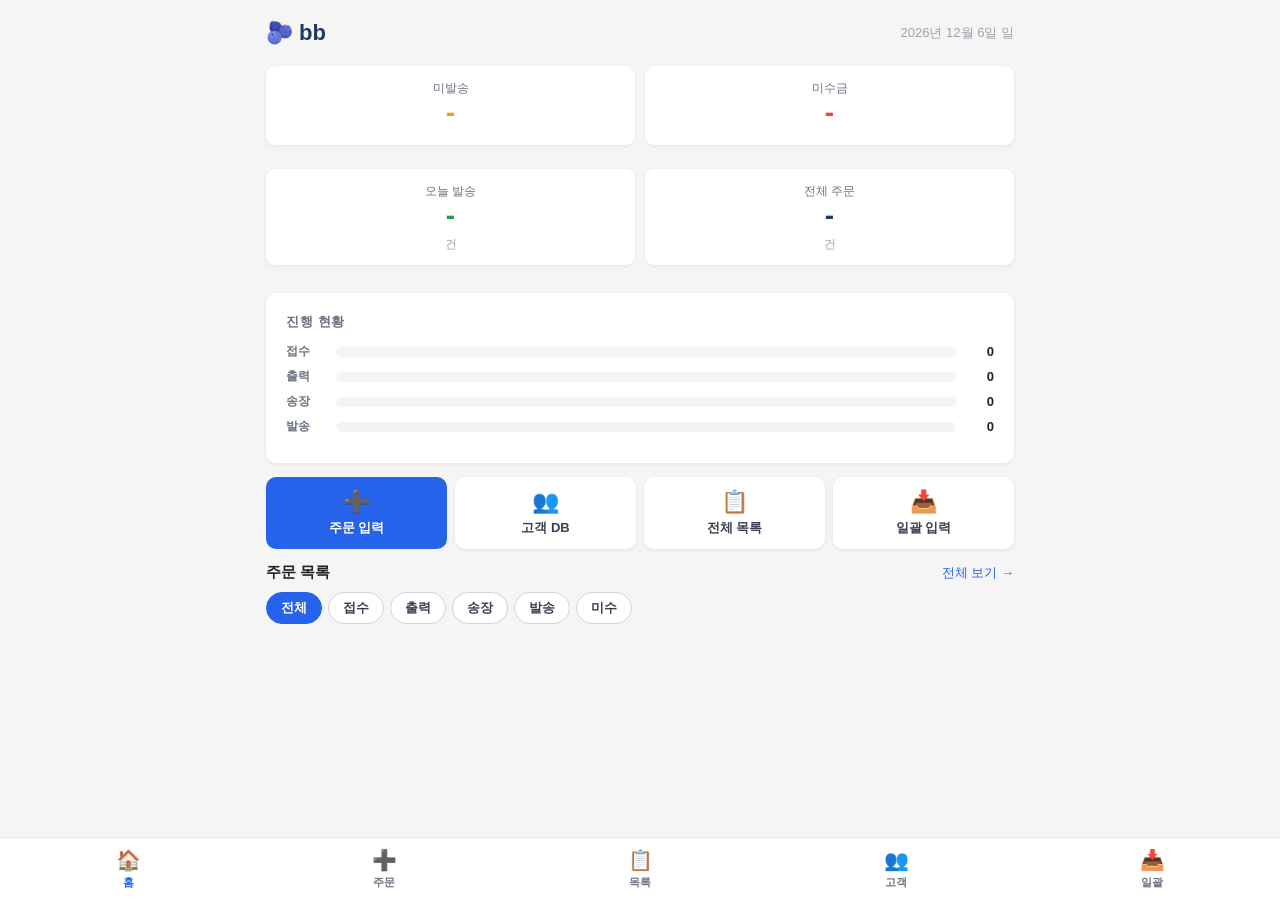
==== index.html @ 868497db "최초 설정" ====
<!DOCTYPE html>
<html lang="ko">
<head>
<meta charset="UTF-8">
<meta name="viewport" content="width=device-width, initial-scale=1.0">
<title>bb — 블루베리</title>
<link rel="stylesheet" href="style.css">
<style>
  .wrap { max-width: 780px; }

  /* 헤더 */
  .header { display: flex; justify-content: space-between; align-items: center; margin-bottom: 20px; }
  .header h1 { font-size: 22px; font-weight: 800; color: #1e3a5f; }
  .header .date { font-size: 13px; color: #9ca3af; }

  /* 요약 카드 */
  .summary-grid { display: grid; grid-template-columns: repeat(2, 1fr); gap: 10px; margin-bottom: 14px; }
  .summary-grid .summary-card .num { font-size: 28px; font-weight: 800; color: #1e3a5f; }
  .summary-grid .summary-card .sub { font-size: 12px; color: #9ca3af; margin-top: 4px; }
  .summary-grid .summary-card.alert .num { color: #ef4444; }
  .summary-grid .summary-card.warn  .num { color: #f59e0b; }
  .summary-grid .summary-card.ok    .num { color: #16a34a; }

  /* 진행 현황 바 */
  .progress-card h2 { font-size: 13px; font-weight: 700; color: #6b7280; margin-bottom: 12px; }
  .progress-row { display: flex; align-items: center; gap: 10px; margin-bottom: 8px; }
  .progress-row .p-label { width: 40px; font-size: 12px; color: #6b7280; font-weight: 600; flex-shrink: 0; }
  .progress-bar-wrap { flex: 1; background: #f3f4f6; border-radius: 99px; height: 10px; overflow: hidden; }
  .progress-bar { height: 100%; border-radius: 99px; transition: width .4s ease; }
  .bar-접수 { background: #cbd5e1; }
  .bar-출력 { background: #fbbf24; }
  .bar-송장 { background: #60a5fa; }
  .bar-발송 { background: #34d399; }
  .progress-row .p-count { width: 28px; font-size: 13px; font-weight: 700; text-align: right; flex-shrink: 0; }

  /* 빠른 액션 */
  .action-row { display: flex; gap: 8px; margin-bottom: 14px; }
  .action-btn { flex: 1; padding: 12px 8px; border-radius: 10px; border: none; font-size: 13px;
    font-weight: 700; cursor: pointer; display: flex; flex-direction: column; align-items: center; gap: 4px; }
  .action-btn .icon { font-size: 22px; }
  .action-btn.primary { background: #2563eb; color: #fff; }
  .action-btn.secondary { background: #fff; color: #374151; box-shadow: 0 1px 4px rgba(0,0,0,.08); }

  /* 섹션 헤더 */
  .section-header { display: flex; justify-content: space-between; align-items: center; margin-bottom: 10px; }
  .section-header h2 { font-size: 15px; font-weight: 700; }
  .section-header a { font-size: 13px; color: #2563eb; text-decoration: none; }
</style>
</head>
<body>
<div class="wrap">

  <div class="header">
    <h1>🫐 bb</h1>
    <div class="date" id="today-date"></div>
  </div>

  <!-- 요약 카드 -->
  <div class="summary-grid">
    <div class="summary-card card warn">
      <div class="label">미발송</div>
      <div class="num" id="cnt-pending">-</div>
      <div class="sub" id="sub-pending"></div>
    </div>
    <div class="summary-card card alert">
      <div class="label">미수금</div>
      <div class="num" id="cnt-unpaid">-</div>
      <div class="sub" id="sub-unpaid"></div>
    </div>
    <div class="summary-card card ok">
      <div class="label">오늘 발송</div>
      <div class="num" id="cnt-today-sent">-</div>
      <div class="sub">건</div>
    </div>
    <div class="summary-card card">
      <div class="label">전체 주문</div>
      <div class="num" id="cnt-total">-</div>
      <div class="sub">건</div>
    </div>
  </div>

  <!-- 진행 현황 바 -->
  <div class="card progress-card" style="margin-bottom:14px">
    <h2>진행 현황</h2>
    <div class="progress-row">
      <div class="p-label">접수</div>
      <div class="progress-bar-wrap"><div class="progress-bar bar-접수" id="bar-접수" style="width:0%"></div></div>
      <div class="p-count" id="pc-접수">0</div>
    </div>
    <div class="progress-row">
      <div class="p-label">출력</div>
      <div class="progress-bar-wrap"><div class="progress-bar bar-출력" id="bar-출력" style="width:0%"></div></div>
      <div class="p-count" id="pc-출력">0</div>
    </div>
    <div class="progress-row">
      <div class="p-label">송장</div>
      <div class="progress-bar-wrap"><div class="progress-bar bar-송장" id="bar-송장" style="width:0%"></div></div>
      <div class="p-count" id="pc-송장">0</div>
    </div>
    <div class="progress-row">
      <div class="p-label">발송</div>
      <div class="progress-bar-wrap"><div class="progress-bar bar-발송" id="bar-발송" style="width:0%"></div></div>
      <div class="p-count" id="pc-발송">0</div>
    </div>
  </div>

  <!-- 빠른 액션 -->
  <div class="action-row">
    <button class="action-btn primary" onclick="location.href='order-new.html'">
      <span class="icon">➕</span>주문 입력
    </button>
    <button class="action-btn secondary" onclick="location.href='customers.html'">
      <span class="icon">👥</span>고객 DB
    </button>
    <button class="action-btn secondary" onclick="location.href='order-list.html'">
      <span class="icon">📋</span>전체 목록
    </button>
    <button class="action-btn secondary" onclick="location.href='order-bulk.html'">
      <span class="icon">📥</span>일괄 입력
    </button>
  </div>

  <!-- 주문 목록 -->
  <div class="section-header">
    <h2>주문 목록</h2>
    <a href="order-list.html">전체 보기 →</a>
  </div>

  <div class="filter-row">
    <button class="filter-btn active" data-filter="">전체</button>
    <button class="filter-btn" data-filter="접수">접수</button>
    <button class="filter-btn" data-filter="출력">출력</button>
    <button class="filter-btn" data-filter="송장">송장</button>
    <button class="filter-btn" data-filter="발송">발송</button>
    <button class="filter-btn" data-filter="__미수">미수</button>
  </div>

  <div id="order-list"></div>
</div>

<script src="config.js"></script>
<script src="common.js"></script>
<script src="nav.js"></script>
<script>
const API = BB_CONFIG.API;

let allOrders = [];
let currentFilter = '';

const now = new Date();
document.getElementById('today-date').textContent =
  now.toLocaleDateString('ko-KR', { year: 'numeric', month: 'long', day: 'numeric', weekday: 'short' });
const todayPrefix = now.toISOString().slice(0, 10);

async function loadOrders() {
  const res = await fetch(`${API}/api/orders`);
  allOrders = await res.json();
  updateSummary();
  renderOrders();
}

function updateSummary() {
  const pending   = allOrders.filter(o => ['접수','출력','송장'].includes(o.status));
  const unpaid    = allOrders.filter(o => o.payment_status === '미수');
  const todaySent = allOrders.filter(o => o.status === '발송' && (o.updated_at || '').startsWith(todayPrefix));

  document.getElementById('cnt-pending').textContent = pending.length;
  document.getElementById('sub-pending').textContent =
    `접수 ${allOrders.filter(o=>o.status==='접수').length} / 출력 ${allOrders.filter(o=>o.status==='출력').length} / 송장 ${allOrders.filter(o=>o.status==='송장').length}`;
  document.getElementById('cnt-unpaid').textContent = unpaid.length;
  document.getElementById('sub-unpaid').textContent =
    unpaid.reduce((s, o) => s + o.total_amount, 0).toLocaleString() + '원';
  document.getElementById('cnt-today-sent').textContent = todaySent.length;
  document.getElementById('cnt-total').textContent = allOrders.length;

  const total = allOrders.length || 1;
  ['접수','출력','송장','발송'].forEach(s => {
    const cnt = allOrders.filter(o => o.status === s).length;
    document.getElementById('bar-' + s).style.width = (cnt / total * 100) + '%';
    document.getElementById('pc-' + s).textContent = cnt;
  });
}

function renderOrders() {
  const list = document.getElementById('order-list');
  let filtered;
  if (currentFilter === '__미수') filtered = allOrders.filter(o => o.payment_status === '미수');
  else if (currentFilter) filtered = allOrders.filter(o => o.status === currentFilter);
  else filtered = allOrders;

  if (!filtered.length) {
    list.innerHTML = '<div class="empty">해당하는 주문이 없습니다</div>';
    return;
  }

  list.innerHTML = '';
  filtered.forEach(o => {
    const card = document.createElement('div');
    card.className = `order-card status-${o.status}`;
    const recipientText = o.recipient_name
      ? `<span class="recipient">→ ${o.recipient_name}</span>` : '';
    const priorityClass = o.priority <= 2 ? ' high' : '';
    const date = (o.created_at || '').slice(0, 10);
    card.innerHTML = `
      <div class="order-top">
        <span class="order-id">${o.order_no || '#' + o.id} · ${date}</span>
        <div class="badges">
          <span class="badge badge-p${priorityClass}">P${o.priority}</span>
          <span class="badge badge-${o.status}">${o.status}</span>
          <span class="badge badge-${o.payment_status}">${o.payment_status}</span>
        </div>
      </div>
      <div class="order-names">${o.orderer_name}${recipientText}</div>
      <div class="order-info">
        <span>${o.delivery_type}</span>
        ${o.address ? `<span>${o.address}</span>` : ''}
        <span class="order-amount">${o.total_amount.toLocaleString()}원</span>
      </div>
      ${o.memo ? `<div class="order-memo">${o.memo}</div>` : ''}`;
    card.addEventListener('click', () => { window.location.href = `order-detail.html?id=${o.id}`; });
    list.appendChild(card);
  });
}

document.querySelectorAll('.filter-btn').forEach(btn => {
  btn.addEventListener('click', () => {
    document.querySelectorAll('.filter-btn').forEach(b => b.classList.remove('active'));
    btn.classList.add('active');
    currentFilter = btn.dataset.filter;
    renderOrders();
  });
});

loadOrders();
</script>
</body>
</html>
---- style.css ----
/* ── 리셋 & 기본 ───────────────────────────────────────── */
* { box-sizing: border-box; margin: 0; padding: 0; }
body {
  font-family: 'Apple SD Gothic Neo', sans-serif;
  background: #f5f5f5;
  color: #222;
  font-size: 14px;
}

/* ── 레이아웃 ──────────────────────────────────────────── */
.wrap { max-width: 680px; margin: 0 auto; padding: 20px 16px 80px; }
.wrap-wide { max-width: 1200px; margin: 0 auto; padding: 20px 16px 80px; }
.top { display: flex; align-items: center; gap: 12px; margin-bottom: 20px; }
.btn-back { background: none; border: none; font-size: 20px; cursor: pointer; color: #374151; }

/* ── 카드 ──────────────────────────────────────────────── */
.card { background: #fff; border-radius: 10px; padding: 20px; margin-bottom: 14px; box-shadow: 0 1px 4px rgba(0,0,0,.07); }
.card h2 { font-size: 13px; font-weight: 700; color: #6b7280; text-transform: uppercase; letter-spacing: .05em; margin-bottom: 14px; }
.info-row { display: flex; justify-content: space-between; align-items: flex-start; padding: 6px 0; border-bottom: 1px solid #f3f4f6; font-size: 14px; }
.info-row:last-child { border-bottom: none; }
.info-label { color: #6b7280; flex-shrink: 0; margin-right: 12px; }
.info-value { font-weight: 600; text-align: right; }

/* ── 폼 요소 ───────────────────────────────────────────── */
label { display: block; font-size: 13px; font-weight: 600; margin-bottom: 5px; color: #374151; }
input[type=text], input[type=number], select, textarea {
  width: 100%; padding: 9px 11px;
  border: 1px solid #d1d5db; border-radius: 7px;
  font-size: 14px; font-family: inherit;
  background: #fff; color: #111;
}
input:focus, select:focus, textarea:focus { outline: none; border-color: #2563eb; }
.field { margin-bottom: 14px; }
.row { display: flex; gap: 10px; }
.row .field { flex: 1; }
.gap { display: flex; gap: 8px; flex-wrap: wrap; align-items: center; }

/* ── 버튼 ──────────────────────────────────────────────── */
.btn { padding: 9px 16px; border-radius: 8px; border: none; font-size: 13px; font-weight: 700; cursor: pointer; }
.btn-primary { background: #2563eb; color: #fff; }
.btn-primary:hover { background: #1d4ed8; }
.btn-primary:disabled { background: #93c5fd; cursor: not-allowed; }
.btn-success { background: #16a34a; color: #fff; }
.btn-success:disabled { background: #86efac; cursor: not-allowed; }
.btn-outline { background: #fff; color: #374151; border: 1px solid #d1d5db; }
.btn-outline:disabled { opacity: .5; cursor: not-allowed; }
.btn-danger { background: #ef4444; color: #fff; }
.btn-clear-x { background: none; border: none; color: #9ca3af; cursor: pointer; font-size: 18px; }
.btn-add-dashed {
  background: none; border: 1px dashed #d1d5db; color: #6b7280;
  border-radius: 7px; padding: 7px 14px; font-size: 13px;
  cursor: pointer; margin-top: 8px; width: 100%;
}
.btn-add-dashed:hover { border-color: #2563eb; color: #2563eb; }
.btn-submit {
  width: 100%; padding: 14px; background: #2563eb; color: #fff;
  border: none; border-radius: 10px; font-size: 16px; font-weight: 700;
  cursor: pointer; margin-top: 8px;
}
.btn-submit:hover { background: #1d4ed8; }
.btn-submit:disabled { background: #93c5fd; cursor: not-allowed; }

/* ── 토글 버튼 ─────────────────────────────────────────── */
.toggle-row { display: flex; gap: 8px; }
.toggle-btn {
  flex: 1; padding: 9px; border: 1px solid #d1d5db; border-radius: 7px;
  background: #fff; font-size: 13px; font-weight: 600; cursor: pointer; color: #374151;
}
.toggle-btn.active { background: #2563eb; color: #fff; border-color: #2563eb; }

/* ── 배지 ──────────────────────────────────────────────── */
.badge { display: inline-block; padding: 2px 8px; border-radius: 99px; font-size: 11px; font-weight: 700; white-space: nowrap; }

/* 진행상태 */
.badge-접수  { background: #f1f5f9; color: #475569; border: 1px solid #cbd5e1; }
.badge-출력  { background: #fef9c3; color: #854d0e; border: 1px solid #fde047; }
.badge-송장  { background: #dbeafe; color: #1d4ed8; border: 1px solid #93c5fd; }
.badge-발송  { background: #dcfce7; color: #15803d; border: 1px solid #86efac; }

/* 수금 */
.badge-미수     { background: #fee2e2; color: #991b1b; border: 1px solid #fca5a5; }
.badge-부분수금 { background: #ffedd5; color: #9a3412; border: 1px solid #fdba74; }
.badge-수금     { background: #d1fae5; color: #065f46; border: 1px solid #6ee7b7; }

/* 우선순위 */
.badge-p      { background: #f8fafc; color: #94a3b8; font-size: 10px; border: 1px solid #e2e8f0; }
.badge-p.high { background: #fff1f2; color: #be123c; border: 1px solid #fda4af; }

/* 배송방법 */
.badge-택배    { background: #ede9fe; color: #6d28d9; border: 1px solid #c4b5fd; }
.badge-현장수령 { background: #fdf4ff; color: #86198f; border: 1px solid #e879f9; }
.badge-배달    { background: #fff7ed; color: #c2410c; border: 1px solid #fb923c; }

/* import 상태 */
.badge-ok   { background: #d1fae5; color: #065f46; }
.badge-new  { background: #dbeafe; color: #1d4ed8; }
.badge-warn { background: #fef9c3; color: #854d0e; }
.badge-err  { background: #fee2e2; color: #991b1b; }

/* ── 고객 검색 ─────────────────────────────────────────── */
.search-box { position: relative; }
.search-box input { padding-right: 36px; }
.search-btn {
  position: absolute; right: 8px; top: 50%; transform: translateY(-50%);
  background: none; border: none; cursor: pointer; font-size: 16px; color: #6b7280;
}
.dropdown {
  position: absolute; top: 100%; left: 0; right: 0; background: #fff;
  border: 1px solid #d1d5db; border-radius: 7px; z-index: 100;
  max-height: 200px; overflow-y: auto; box-shadow: 0 4px 12px rgba(0,0,0,.1);
}
.dropdown-item { padding: 9px 12px; cursor: pointer; border-bottom: 1px solid #f3f4f6; }
.dropdown-item:hover { background: #f3f4f6; }
.dropdown-item .name { font-weight: 600; }
.dropdown-item .phone { font-size: 12px; color: #6b7280; }
.selected-customer {
  background: #eff6ff; border: 1px solid #bfdbfe; border-radius: 7px;
  padding: 10px 12px; display: flex; justify-content: space-between; align-items: center;
}
.selected-customer .info .name { font-weight: 700; }
.selected-customer .info .phone { font-size: 12px; color: #2563eb; margin-top: 2px; }

/* ── 신규 고객 인라인 폼 ───────────────────────────────── */
.inline-form { background: #eff6ff; border: 1px solid #bfdbfe; border-radius: 9px; padding: 14px; margin-top: 8px; }
.inline-form .form-title { font-size: 13px; font-weight: 700; color: #1d4ed8; margin-bottom: 10px; }
.inline-form label { font-size: 12px; font-weight: 700; color: #6b7280; margin-bottom: 4px; }
.inline-form input { margin-bottom: 8px; padding: 8px 10px; border: 1px solid #bfdbfe; border-radius: 7px; }
.inline-form .btn-row { display: flex; gap: 8px; margin-top: 4px; }
.inline-form .btn-save { flex: 1; padding: 9px; background: #2563eb; color: #fff; border: none; border-radius: 7px; font-size: 13px; font-weight: 700; cursor: pointer; }
.inline-form .btn-save:disabled { background: #93c5fd; cursor: not-allowed; }
.inline-form .btn-cancel { padding: 9px 14px; background: #fff; color: #374151; border: 1px solid #d1d5db; border-radius: 7px; font-size: 13px; font-weight: 700; cursor: pointer; }

/* ── 주소 ──────────────────────────────────────────────── */
.addr-item {
  display: flex; justify-content: space-between; align-items: center;
  padding: 8px 10px; border: 1px solid #e5e7eb; border-radius: 7px;
  margin-bottom: 6px; cursor: pointer;
}
.addr-item.selected { border-color: #2563eb; background: #eff6ff; }
.addr-item .addr-text { font-size: 13px; }
.addr-item .addr-label { font-size: 11px; color: #6b7280; margin-top: 2px; }

/* ── 상품 테이블 ───────────────────────────────────────── */
.items-table { width: 100%; border-collapse: collapse; }
.items-table th { font-size: 12px; color: #6b7280; font-weight: 600; padding: 6px 8px; border-bottom: 1px solid #e5e7eb; text-align: left; }
.items-table td { padding: 6px 4px; vertical-align: middle; }
.items-table select { padding: 6px 8px; font-size: 13px; }
.items-table input[type=number] { padding: 6px 8px; font-size: 13px; width: 70px; }
.btn-del { background: none; border: none; color: #ef4444; cursor: pointer; font-size: 18px; padding: 0 4px; }

/* ── 금액 ──────────────────────────────────────────────── */
.amount-box { background: #f9fafb; border-radius: 8px; padding: 14px; }
.amount-row { display: flex; justify-content: space-between; align-items: center; padding: 4px 0; font-size: 14px; }
.amount-row.total { font-size: 16px; font-weight: 700; border-top: 1px solid #e5e7eb; margin-top: 8px; padding-top: 10px; }
.amount-row input[type=number] { width: 100px; text-align: right; padding: 5px 8px; }

/* ── 우선순위 ──────────────────────────────────────────── */
.priority-row { display: flex; gap: 6px; }
.priority-btn {
  width: 36px; height: 36px; border: 1px solid #d1d5db; border-radius: 7px;
  background: #fff; font-size: 13px; font-weight: 700; cursor: pointer; color: #374151;
}
.priority-btn.active { background: #f59e0b; color: #fff; border-color: #f59e0b; }

/* ── 송장번호 ──────────────────────────────────────────── */
.tracking-item {
  display: flex; justify-content: space-between; align-items: center;
  padding: 8px 10px; border: 1px solid #e5e7eb; border-radius: 7px; margin-bottom: 6px;
}
.tracking-item .t-no { font-size: 14px; font-weight: 600; }
.tracking-add { display: flex; gap: 8px; margin-top: 8px; }
.tracking-add input {
  flex: 1; padding: 9px 11px; border: 1px solid #d1d5db;
  border-radius: 7px; font-size: 14px; font-family: inherit;
}
.tracking-add input:focus { outline: none; border-color: #2563eb; }

/* ── 상태 흐름 ─────────────────────────────────────────── */
.status-flow { display: flex; align-items: center; gap: 4px; flex-wrap: wrap; }
.step { display: flex; flex-direction: column; align-items: center; gap: 4px; }
.step-dot {
  width: 32px; height: 32px; border-radius: 50%; border: 2px solid #e5e7eb;
  background: #fff; font-size: 11px; font-weight: 700;
  display: flex; align-items: center; justify-content: center; color: #9ca3af;
}
.step-dot.done    { background: #2563eb; border-color: #2563eb; color: #fff; }
.step-dot.current { background: #fff; border-color: #2563eb; color: #2563eb; }
.step-label       { font-size: 11px; color: #9ca3af; }
.step-label.current { color: #2563eb; font-weight: 700; }
.step-arrow { color: #d1d5db; font-size: 14px; margin-bottom: 14px; }

/* ── 결과 박스 ─────────────────────────────────────────── */
.result-box { border-radius: 8px; padding: 16px; font-size: 14px; line-height: 2; }
.result-ok   { background: #f0fdf4; border: 1px solid #bbf7d0; }
.result-warn { background: #fefce8; border: 1px solid #fde68a; }
.err-list { margin-top: 8px; font-size: 12px; color: #92400e; }

/* ── 필터 ──────────────────────────────────────────────── */
.filter-row { display: flex; gap: 6px; flex-wrap: wrap; margin-bottom: 14px; }
.filter-btn {
  padding: 6px 14px; border-radius: 99px; border: 1px solid #d1d5db;
  background: #fff; font-size: 13px; font-weight: 600; cursor: pointer; color: #374151;
}
.filter-btn.active { background: #2563eb; color: #fff; border-color: #2563eb; }
.filter-btn[data-filter="접수"].active  { background: #475569; border-color: #475569; }
.filter-btn[data-filter="출력"].active  { background: #854d0e; border-color: #854d0e; }
.filter-btn[data-filter="송장"].active  { background: #1d4ed8; border-color: #1d4ed8; }
.filter-btn[data-filter="발송"].active  { background: #15803d; border-color: #15803d; }
.filter-btn[data-filter="__미수"].active { background: #991b1b; border-color: #991b1b; }

/* ── 요약 카드 ─────────────────────────────────────────── */
.summary { display: flex; gap: 10px; margin-bottom: 16px; flex-wrap: wrap; }
.summary-card { background: #fff; border-radius: 9px; padding: 12px 16px; box-shadow: 0 1px 4px rgba(0,0,0,.07); flex: 1; min-width: 80px; text-align: center; }
.summary-card .num   { font-size: 22px; font-weight: 700; color: #2563eb; }
.summary-card .label { font-size: 12px; color: #6b7280; margin-top: 2px; }

/* ── 주문 카드 (모바일) ────────────────────────────────── */
.order-card { background: #fff; border-radius: 10px; padding: 14px 16px; margin-bottom: 10px; box-shadow: 0 1px 4px rgba(0,0,0,.07); cursor: pointer; transition: box-shadow .15s; }
.order-card:hover { box-shadow: 0 3px 10px rgba(0,0,0,.12); }
.order-card.status-접수 { border-left: 4px solid #cbd5e1; }
.order-card.status-출력 { border-left: 4px solid #fde047; }
.order-card.status-송장 { border-left: 4px solid #93c5fd; }
.order-card.status-발송 { border-left: 4px solid #86efac; }
.order-top { display: flex; justify-content: space-between; align-items: flex-start; margin-bottom: 6px; }
.order-id  { font-size: 12px; color: #9ca3af; }
.badges    { display: flex; gap: 4px; flex-wrap: wrap; }
.order-names  { font-size: 15px; font-weight: 700; margin-bottom: 3px; }
.order-names .recipient { font-size: 13px; color: #6b7280; font-weight: 400; margin-left: 6px; }
.order-info   { font-size: 13px; color: #6b7280; display: flex; gap: 10px; flex-wrap: wrap; }
.order-amount { font-size: 14px; font-weight: 700; color: #111; }
.order-memo   { font-size: 12px; color: #9ca3af; margin-top: 4px; font-style: italic; }

/* ── 주문번호 ──────────────────────────────────────────── */
.order-no-msg { font-size: 12px; margin-top: 5px; }

/* ── 고객 카드 ─────────────────────────────────────────── */
.customer-card { background: #fff; border-radius: 10px; padding: 14px 16px; margin-bottom: 8px; box-shadow: 0 1px 4px rgba(0,0,0,.07); cursor: pointer; transition: box-shadow .15s; }
.customer-card:hover { box-shadow: 0 3px 10px rgba(0,0,0,.12); }
.customer-name  { font-size: 15px; font-weight: 700; margin-bottom: 3px; }
.customer-phone { font-size: 13px; color: #6b7280; }
.customer-memo  { font-size: 12px; color: #9ca3af; margin-top: 3px; font-style: italic; }

/* ── 모달 ──────────────────────────────────────────────── */
.modal-bg { position: fixed; inset: 0; background: rgba(0,0,0,.4); z-index: 200; display: none; }
.modal-bg.show { display: block; }
.modal {
  position: fixed; bottom: 0; left: 0; right: 0; background: #fff;
  border-radius: 16px 16px 0 0; padding: 24px 20px 40px; z-index: 201;
  max-height: 85vh; overflow-y: auto;
  transform: translateY(100%); transition: transform .25s ease;
}
.modal.show { transform: translateY(0); }
.modal-handle { width: 40px; height: 4px; background: #e5e7eb; border-radius: 99px; margin: 0 auto 20px; }
.modal h2 { font-size: 17px; font-weight: 700; margin-bottom: 16px; }

/* ── 테이블 (데스크탑) ─────────────────────────────────── */
.tbl { width: 100%; border-collapse: collapse; background: #fff; border-radius: 10px; overflow: hidden; box-shadow: 0 1px 4px rgba(0,0,0,.07); font-size: 13px; }
.tbl thead th { background: #f3f4f6; padding: 10px 12px; text-align: left; font-size: 12px; color: #6b7280; font-weight: 700; border-bottom: 1px solid #e5e7eb; white-space: nowrap; position: sticky; top: 0; }
.tbl tbody tr { border-bottom: 1px solid #f3f4f6; cursor: pointer; transition: background .1s; }
.tbl tbody tr:hover { background: #f8faff; }
.tbl tbody tr:last-child { border-bottom: none; }
.tbl td { padding: 9px 12px; vertical-align: middle; }
.tbl td.order-no { font-weight: 700; color: #1d4ed8; white-space: nowrap; }
.tbl td.names { font-weight: 600; }
.tbl td.names .recip { font-size: 12px; color: #9ca3af; font-weight: 400; }
.tbl td.amount { font-weight: 700; text-align: right; white-space: nowrap; }
.tbl td.memo-cell { color: #9ca3af; font-size: 12px; font-style: italic; max-width: 150px; overflow: hidden; text-overflow: ellipsis; white-space: nowrap; }
.tbl td.addr-cell { max-width: 180px; overflow: hidden; text-overflow: ellipsis; white-space: nowrap; color: #6b7280; }
.tbl-wrap { overflow-x: auto; }

/* ── 빈 상태 ───────────────────────────────────────────── */
.empty { text-align: center; padding: 60px 0; color: #9ca3af; font-size: 15px; }
.status-msg { font-size: 13px; color: #6b7280; }

/* ── 토스트 ────────────────────────────────────────────── */
.toast {
  position: fixed; bottom: 80px; left: 50%; transform: translateX(-50%);
  background: #1f2937; color: #fff; padding: 12px 24px; border-radius: 99px;
  font-size: 14px; font-weight: 600; opacity: 0; transition: opacity .3s;
  pointer-events: none; z-index: 999;
}
.toast.show { opacity: 1; }

/* ── 반응형 ────────────────────────────────────────────── */
@media (min-width: 768px) {
  .mobile-list  { display: none; }
  .desktop-table { display: block; }
}
@media (max-width: 767px) {
  .desktop-table { display: none; }
}

/* ── 인쇄 ──────────────────────────────────────────────── */
@media print {
  body * { visibility: hidden; }
  #print-area, #print-area * { visibility: visible; }
  #print-area { position: fixed; top: 0; left: 0; width: 100%; padding: 20px; }
  .print-box { border: 2px solid #000; padding: 20px; max-width: 400px; margin: 0 auto; font-family: monospace; }
  .print-title { font-size: 20px; font-weight: 900; text-align: center; margin-bottom: 16px; border-bottom: 2px solid #000; padding-bottom: 10px; }
  .print-row { display: flex; justify-content: space-between; margin-bottom: 8px; font-size: 14px; }
  .print-row .pl { color: #555; }
  .print-row .pv { font-weight: 700; }
  .print-items { margin: 12px 0; border-top: 1px solid #000; border-bottom: 1px solid #000; padding: 10px 0; }
  .print-total { font-size: 18px; font-weight: 900; text-align: right; margin-top: 12px; }
  .print-memo { margin-top: 12px; padding: 8px; border: 1px dashed #000; font-size: 13px; }
  .print-tracking { margin-top: 12px; font-size: 13px; }
}
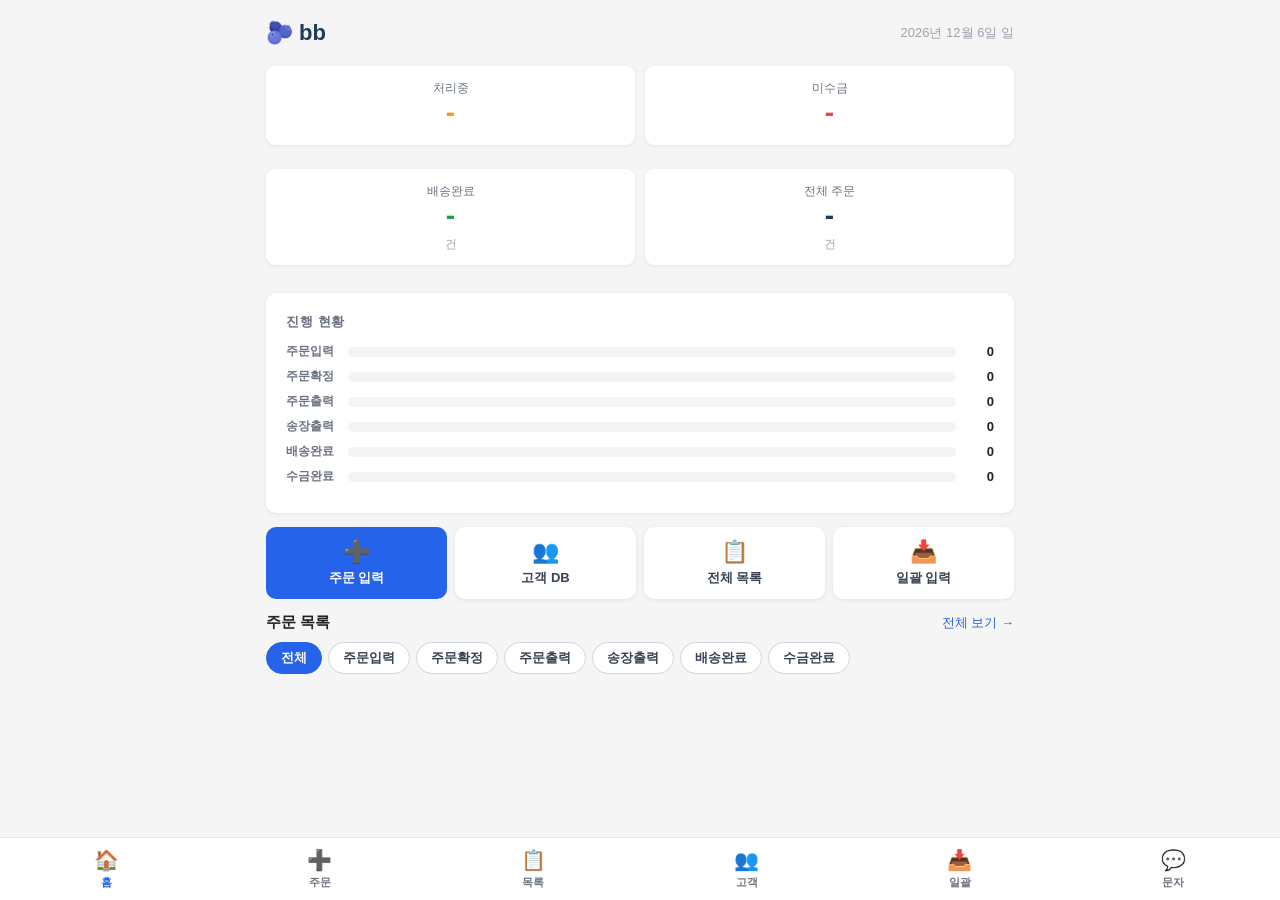
==== commit d8cb69c3: "색상변경" ====
--- a/index.html
+++ b/index.html
@@ -24,13 +24,15 @@
   /* 진행 현황 바 */
   .progress-card h2 { font-size: 13px; font-weight: 700; color: #6b7280; margin-bottom: 12px; }
   .progress-row { display: flex; align-items: center; gap: 10px; margin-bottom: 8px; }
-  .progress-row .p-label { width: 40px; font-size: 12px; color: #6b7280; font-weight: 600; flex-shrink: 0; }
+  .progress-row .p-label { width: 52px; font-size: 12px; color: #6b7280; font-weight: 600; flex-shrink: 0; }
   .progress-bar-wrap { flex: 1; background: #f3f4f6; border-radius: 99px; height: 10px; overflow: hidden; }
   .progress-bar { height: 100%; border-radius: 99px; transition: width .4s ease; }
-  .bar-접수 { background: #cbd5e1; }
-  .bar-출력 { background: #fbbf24; }
-  .bar-송장 { background: #60a5fa; }
-  .bar-발송 { background: #34d399; }
+  .bar-주문입력 { background: #94a3b8; }
+  .bar-주문확정 { background: #3b82f6; }
+  .bar-주문출력 { background: #f59e0b; }
+  .bar-송장출력 { background: #8b5cf6; }
+  .bar-배송완료 { background: #10b981; }
+  .bar-수금완료 { background: #065f46; }
   .progress-row .p-count { width: 28px; font-size: 13px; font-weight: 700; text-align: right; flex-shrink: 0; }
 
   /* 빠른 액션 */
@@ -58,7 +60,7 @@
   <!-- 요약 카드 -->
   <div class="summary-grid">
     <div class="summary-card card warn">
-      <div class="label">미발송</div>
+      <div class="label">처리중</div>
       <div class="num" id="cnt-pending">-</div>
       <div class="sub" id="sub-pending"></div>
     </div>
@@ -68,7 +70,7 @@
       <div class="sub" id="sub-unpaid"></div>
     </div>
     <div class="summary-card card ok">
-      <div class="label">오늘 발송</div>
+      <div class="label">배송완료</div>
       <div class="num" id="cnt-today-sent">-</div>
       <div class="sub">건</div>
     </div>
@@ -83,24 +85,34 @@
   <div class="card progress-card" style="margin-bottom:14px">
     <h2>진행 현황</h2>
     <div class="progress-row">
-      <div class="p-label">접수</div>
-      <div class="progress-bar-wrap"><div class="progress-bar bar-접수" id="bar-접수" style="width:0%"></div></div>
-      <div class="p-count" id="pc-접수">0</div>
-    </div>
-    <div class="progress-row">
-      <div class="p-label">출력</div>
-      <div class="progress-bar-wrap"><div class="progress-bar bar-출력" id="bar-출력" style="width:0%"></div></div>
-      <div class="p-count" id="pc-출력">0</div>
-    </div>
-    <div class="progress-row">
-      <div class="p-label">송장</div>
-      <div class="progress-bar-wrap"><div class="progress-bar bar-송장" id="bar-송장" style="width:0%"></div></div>
-      <div class="p-count" id="pc-송장">0</div>
-    </div>
-    <div class="progress-row">
-      <div class="p-label">발송</div>
-      <div class="progress-bar-wrap"><div class="progress-bar bar-발송" id="bar-발송" style="width:0%"></div></div>
-      <div class="p-count" id="pc-발송">0</div>
+      <div class="p-label">주문입력</div>
+      <div class="progress-bar-wrap"><div class="progress-bar bar-주문입력" id="bar-주문입력" style="width:0%"></div></div>
+      <div class="p-count" id="pc-주문입력">0</div>
+    </div>
+    <div class="progress-row">
+      <div class="p-label">주문확정</div>
+      <div class="progress-bar-wrap"><div class="progress-bar bar-주문확정" id="bar-주문확정" style="width:0%"></div></div>
+      <div class="p-count" id="pc-주문확정">0</div>
+    </div>
+    <div class="progress-row">
+      <div class="p-label">주문출력</div>
+      <div class="progress-bar-wrap"><div class="progress-bar bar-주문출력" id="bar-주문출력" style="width:0%"></div></div>
+      <div class="p-count" id="pc-주문출력">0</div>
+    </div>
+    <div class="progress-row">
+      <div class="p-label">송장출력</div>
+      <div class="progress-bar-wrap"><div class="progress-bar bar-송장출력" id="bar-송장출력" style="width:0%"></div></div>
+      <div class="p-count" id="pc-송장출력">0</div>
+    </div>
+    <div class="progress-row">
+      <div class="p-label">배송완료</div>
+      <div class="progress-bar-wrap"><div class="progress-bar bar-배송완료" id="bar-배송완료" style="width:0%"></div></div>
+      <div class="p-count" id="pc-배송완료">0</div>
+    </div>
+    <div class="progress-row">
+      <div class="p-label">수금완료</div>
+      <div class="progress-bar-wrap"><div class="progress-bar bar-수금완료" id="bar-수금완료" style="width:0%"></div></div>
+      <div class="p-count" id="pc-수금완료">0</div>
     </div>
   </div>
 
@@ -128,11 +140,12 @@
 
   <div class="filter-row">
     <button class="filter-btn active" data-filter="">전체</button>
-    <button class="filter-btn" data-filter="접수">접수</button>
-    <button class="filter-btn" data-filter="출력">출력</button>
-    <button class="filter-btn" data-filter="송장">송장</button>
-    <button class="filter-btn" data-filter="발송">발송</button>
-    <button class="filter-btn" data-filter="__미수">미수</button>
+    <button class="filter-btn" data-filter="주문입력">주문입력</button>
+    <button class="filter-btn" data-filter="주문확정">주문확정</button>
+    <button class="filter-btn" data-filter="주문출력">주문출력</button>
+    <button class="filter-btn" data-filter="송장출력">송장출력</button>
+    <button class="filter-btn" data-filter="배송완료">배송완료</button>
+    <button class="filter-btn" data-filter="수금완료">수금완료</button>
   </div>
 
   <div id="order-list"></div>
@@ -160,21 +173,22 @@
 }
 
 function updateSummary() {
-  const pending   = allOrders.filter(o => ['접수','출력','송장'].includes(o.status));
+  const ACTIVE = ['주문입력','주문확정','주문출력','송장출력'];
+  const pending   = allOrders.filter(o => ACTIVE.includes(o.status));
   const unpaid    = allOrders.filter(o => o.payment_status === '미수');
-  const todaySent = allOrders.filter(o => o.status === '발송' && (o.updated_at || '').startsWith(todayPrefix));
+  const delivered = allOrders.filter(o => o.status === '배송완료');
 
   document.getElementById('cnt-pending').textContent = pending.length;
   document.getElementById('sub-pending').textContent =
-    `접수 ${allOrders.filter(o=>o.status==='접수').length} / 출력 ${allOrders.filter(o=>o.status==='출력').length} / 송장 ${allOrders.filter(o=>o.status==='송장').length}`;
+    ACTIVE.map(s => `${s} ${allOrders.filter(o=>o.status===s).length}`).join(' / ');
   document.getElementById('cnt-unpaid').textContent = unpaid.length;
   document.getElementById('sub-unpaid').textContent =
     unpaid.reduce((s, o) => s + o.total_amount, 0).toLocaleString() + '원';
-  document.getElementById('cnt-today-sent').textContent = todaySent.length;
+  document.getElementById('cnt-today-sent').textContent = delivered.length;
   document.getElementById('cnt-total').textContent = allOrders.length;
 
   const total = allOrders.length || 1;
-  ['접수','출력','송장','발송'].forEach(s => {
+  ['주문입력','주문확정','주문출력','송장출력','배송완료','수금완료'].forEach(s => {
     const cnt = allOrders.filter(o => o.status === s).length;
     document.getElementById('bar-' + s).style.width = (cnt / total * 100) + '%';
     document.getElementById('pc-' + s).textContent = cnt;
@@ -184,8 +198,7 @@
 function renderOrders() {
   const list = document.getElementById('order-list');
   let filtered;
-  if (currentFilter === '__미수') filtered = allOrders.filter(o => o.payment_status === '미수');
-  else if (currentFilter) filtered = allOrders.filter(o => o.status === currentFilter);
+  if (currentFilter) filtered = allOrders.filter(o => o.status === currentFilter);
   else filtered = allOrders;
 
   if (!filtered.length) {
--- a/style.css
+++ b/style.css
@@ -72,10 +72,12 @@
 .badge { display: inline-block; padding: 2px 8px; border-radius: 99px; font-size: 11px; font-weight: 700; white-space: nowrap; }
 
 /* 진행상태 */
-.badge-접수  { background: #f1f5f9; color: #475569; border: 1px solid #cbd5e1; }
-.badge-출력  { background: #fef9c3; color: #854d0e; border: 1px solid #fde047; }
-.badge-송장  { background: #dbeafe; color: #1d4ed8; border: 1px solid #93c5fd; }
-.badge-발송  { background: #dcfce7; color: #15803d; border: 1px solid #86efac; }
+.badge-주문입력 { background: #f1f5f9; color: #475569; border: 1px solid #cbd5e1; }
+.badge-주문확정 { background: #dbeafe; color: #1d4ed8; border: 1px solid #93c5fd; }
+.badge-주문출력 { background: #fef3c7; color: #b45309; border: 1px solid #fcd34d; }
+.badge-송장출력 { background: #ede9fe; color: #6d28d9; border: 1px solid #c4b5fd; }
+.badge-배송완료 { background: #d1fae5; color: #065f46; border: 1px solid #6ee7b7; }
+.badge-수금완료 { background: #dcfce7; color: #15803d; border: 1px solid #86efac; }
 
 /* 수금 */
 .badge-미수     { background: #fee2e2; color: #991b1b; border: 1px solid #fca5a5; }
@@ -202,11 +204,12 @@
   background: #fff; font-size: 13px; font-weight: 600; cursor: pointer; color: #374151;
 }
 .filter-btn.active { background: #2563eb; color: #fff; border-color: #2563eb; }
-.filter-btn[data-filter="접수"].active  { background: #475569; border-color: #475569; }
-.filter-btn[data-filter="출력"].active  { background: #854d0e; border-color: #854d0e; }
-.filter-btn[data-filter="송장"].active  { background: #1d4ed8; border-color: #1d4ed8; }
-.filter-btn[data-filter="발송"].active  { background: #15803d; border-color: #15803d; }
-.filter-btn[data-filter="__미수"].active { background: #991b1b; border-color: #991b1b; }
+.filter-btn[data-filter="주문입력"].active { background: #475569; border-color: #475569; }
+.filter-btn[data-filter="주문확정"].active { background: #1d4ed8; border-color: #1d4ed8; }
+.filter-btn[data-filter="주문출력"].active { background: #b45309; border-color: #b45309; }
+.filter-btn[data-filter="송장출력"].active { background: #6d28d9; border-color: #6d28d9; }
+.filter-btn[data-filter="배송완료"].active { background: #065f46; border-color: #065f46; }
+.filter-btn[data-filter="수금완료"].active { background: #15803d; border-color: #15803d; }
 
 /* ── 요약 카드 ─────────────────────────────────────────── */
 .summary { display: flex; gap: 10px; margin-bottom: 16px; flex-wrap: wrap; }
@@ -217,10 +220,12 @@
 /* ── 주문 카드 (모바일) ────────────────────────────────── */
 .order-card { background: #fff; border-radius: 10px; padding: 14px 16px; margin-bottom: 10px; box-shadow: 0 1px 4px rgba(0,0,0,.07); cursor: pointer; transition: box-shadow .15s; }
 .order-card:hover { box-shadow: 0 3px 10px rgba(0,0,0,.12); }
-.order-card.status-접수 { border-left: 4px solid #cbd5e1; }
-.order-card.status-출력 { border-left: 4px solid #fde047; }
-.order-card.status-송장 { border-left: 4px solid #93c5fd; }
-.order-card.status-발송 { border-left: 4px solid #86efac; }
+.order-card.status-주문입력 { border-left: 4px solid #94a3b8; background: rgba(148,163,184,.08); }
+.order-card.status-주문확정 { border-left: 4px solid #3b82f6; background: rgba(59,130,246,.08); }
+.order-card.status-주문출력 { border-left: 4px solid #f59e0b; background: rgba(245,158,11,.08); }
+.order-card.status-송장출력 { border-left: 4px solid #8b5cf6; background: rgba(139,92,246,.08); }
+.order-card.status-배송완료 { border-left: 4px solid #10b981; background: rgba(16,185,129,.08); }
+.order-card.status-수금완료 { border-left: 4px solid #065f46; background: rgba(6,95,70,.08); }
 .order-top { display: flex; justify-content: space-between; align-items: flex-start; margin-bottom: 6px; }
 .order-id  { font-size: 12px; color: #9ca3af; }
 .badges    { display: flex; gap: 4px; flex-wrap: wrap; }
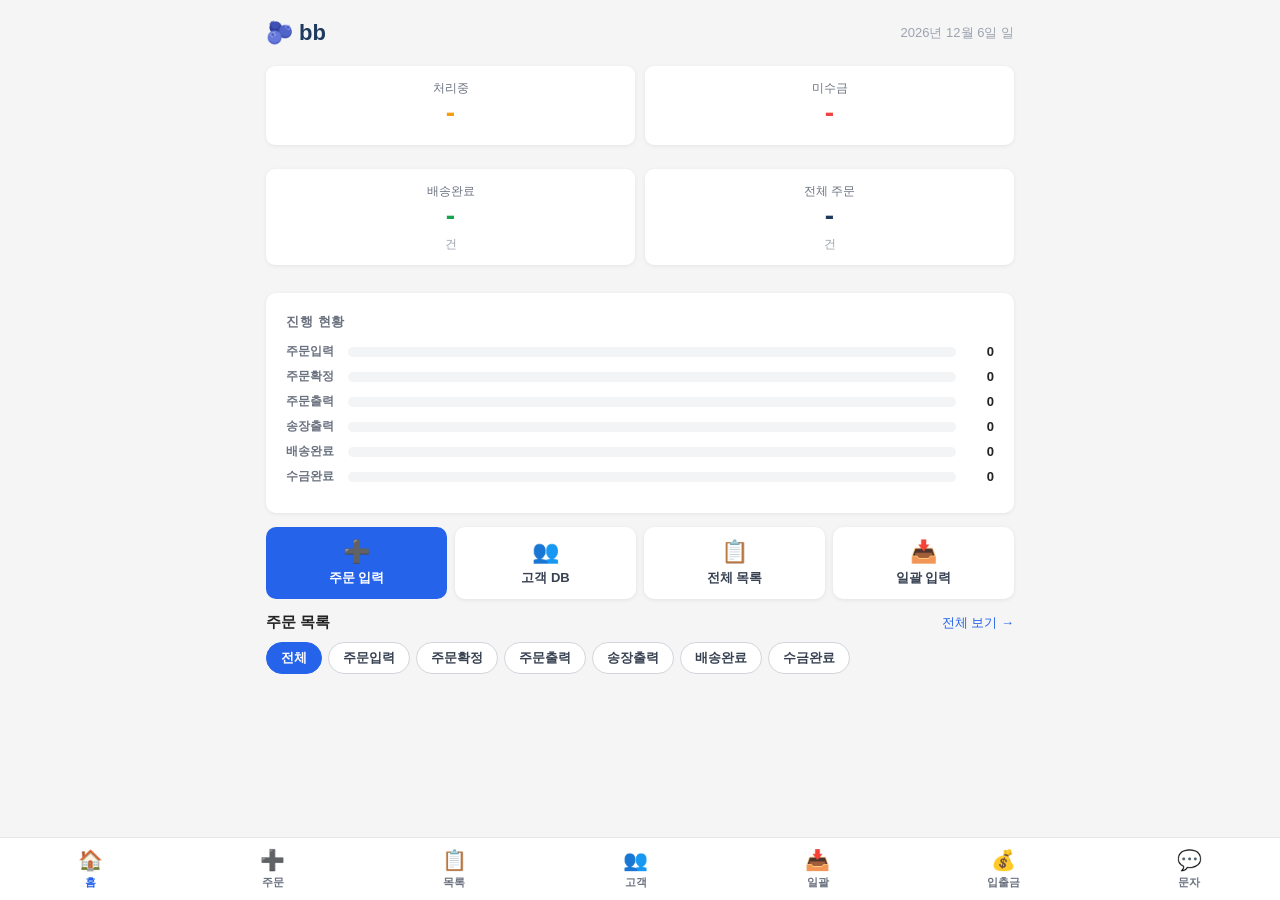
==== commit 32ffc2f7: "파비콘 수정" ====
--- a/index.html
+++ b/index.html
@@ -2,6 +2,7 @@
 <html lang="ko">
 <head>
 <meta charset="UTF-8">
+<link rel="icon" type="image/svg+xml" href="favicon.svg">
 <meta name="viewport" content="width=device-width, initial-scale=1.0">
 <title>bb — 블루베리</title>
 <link rel="stylesheet" href="style.css">
--- a/style.css
+++ b/style.css
@@ -72,12 +72,12 @@
 .badge { display: inline-block; padding: 2px 8px; border-radius: 99px; font-size: 11px; font-weight: 700; white-space: nowrap; }
 
 /* 진행상태 */
-.badge-주문입력 { background: #f1f5f9; color: #475569; border: 1px solid #cbd5e1; }
-.badge-주문확정 { background: #dbeafe; color: #1d4ed8; border: 1px solid #93c5fd; }
-.badge-주문출력 { background: #fef3c7; color: #b45309; border: 1px solid #fcd34d; }
-.badge-송장출력 { background: #ede9fe; color: #6d28d9; border: 1px solid #c4b5fd; }
-.badge-배송완료 { background: #d1fae5; color: #065f46; border: 1px solid #6ee7b7; }
-.badge-수금완료 { background: #dcfce7; color: #15803d; border: 1px solid #86efac; }
+.badge-주문입력 { background: #fff;    color: #111;    border: 1px solid #d1d5db; }
+.badge-주문확정 { background: #fef9c3; color: #854d0e; border: 1px solid #fde047; }
+.badge-주문출력 { background: #dcfce7; color: #16a34a; border: 1px solid #86efac; }
+.badge-송장출력 { background: #ffedd5; color: #c2410c; border: 1px solid #fdba74; }
+.badge-배송완료 { background: #dbeafe; color: #1d4ed8; border: 1px solid #93c5fd; }
+.badge-수금완료 { background: #f1f5f9; color: #94a3b8; border: 1px solid #cbd5e1; }
 
 /* 수금 */
 .badge-미수     { background: #fee2e2; color: #991b1b; border: 1px solid #fca5a5; }
@@ -204,12 +204,12 @@
   background: #fff; font-size: 13px; font-weight: 600; cursor: pointer; color: #374151;
 }
 .filter-btn.active { background: #2563eb; color: #fff; border-color: #2563eb; }
-.filter-btn[data-filter="주문입력"].active { background: #475569; border-color: #475569; }
-.filter-btn[data-filter="주문확정"].active { background: #1d4ed8; border-color: #1d4ed8; }
-.filter-btn[data-filter="주문출력"].active { background: #b45309; border-color: #b45309; }
-.filter-btn[data-filter="송장출력"].active { background: #6d28d9; border-color: #6d28d9; }
-.filter-btn[data-filter="배송완료"].active { background: #065f46; border-color: #065f46; }
-.filter-btn[data-filter="수금완료"].active { background: #15803d; border-color: #15803d; }
+.filter-btn[data-filter="주문입력"].active { background: #374151; border-color: #374151; }
+.filter-btn[data-filter="주문확정"].active { background: #854d0e; border-color: #854d0e; }
+.filter-btn[data-filter="주문출력"].active { background: #16a34a; border-color: #16a34a; }
+.filter-btn[data-filter="송장출력"].active { background: #c2410c; border-color: #c2410c; }
+.filter-btn[data-filter="배송완료"].active { background: #1d4ed8; border-color: #1d4ed8; }
+.filter-btn[data-filter="수금완료"].active { background: #64748b; border-color: #64748b; }
 
 /* ── 요약 카드 ─────────────────────────────────────────── */
 .summary { display: flex; gap: 10px; margin-bottom: 16px; flex-wrap: wrap; }
@@ -220,12 +220,12 @@
 /* ── 주문 카드 (모바일) ────────────────────────────────── */
 .order-card { background: #fff; border-radius: 10px; padding: 14px 16px; margin-bottom: 10px; box-shadow: 0 1px 4px rgba(0,0,0,.07); cursor: pointer; transition: box-shadow .15s; }
 .order-card:hover { box-shadow: 0 3px 10px rgba(0,0,0,.12); }
-.order-card.status-주문입력 { border-left: 4px solid #94a3b8; background: rgba(148,163,184,.08); }
-.order-card.status-주문확정 { border-left: 4px solid #3b82f6; background: rgba(59,130,246,.08); }
-.order-card.status-주문출력 { border-left: 4px solid #f59e0b; background: rgba(245,158,11,.08); }
-.order-card.status-송장출력 { border-left: 4px solid #8b5cf6; background: rgba(139,92,246,.08); }
-.order-card.status-배송완료 { border-left: 4px solid #10b981; background: rgba(16,185,129,.08); }
-.order-card.status-수금완료 { border-left: 4px solid #065f46; background: rgba(6,95,70,.08); }
+.order-card.status-주문입력 { border-left: 4px solid #d1d5db; background: #fff; }
+.order-card.status-주문확정 { border-left: 4px solid #fde047; background: #fef9c3; }
+.order-card.status-주문출력 { border-left: 4px solid #16a34a; background: #dcfce7; }
+.order-card.status-송장출력 { border-left: 4px solid #f97316; background: #ffedd5; }
+.order-card.status-배송완료 { border-left: 4px solid #3b82f6; background: #eff6ff; }
+.order-card.status-수금완료 { border-left: 4px solid #cbd5e1; background: #f8fafc; opacity: 0.6; }
 .order-top { display: flex; justify-content: space-between; align-items: flex-start; margin-bottom: 6px; }
 .order-id  { font-size: 12px; color: #9ca3af; }
 .badges    { display: flex; gap: 4px; flex-wrap: wrap; }
@@ -264,10 +264,16 @@
 .tbl tbody tr { border-bottom: 1px solid #f3f4f6; cursor: pointer; transition: background .1s; }
 .tbl tbody tr:hover { background: #f8faff; }
 .tbl tbody tr:last-child { border-bottom: none; }
+.tbl tbody tr.status-주문입력 { background: #fff; }
+.tbl tbody tr.status-주문확정 { background: #fef9c3; }
+.tbl tbody tr.status-주문출력 { background: #dcfce7; }
+.tbl tbody tr.status-송장출력 { background: #ffedd5; }
+.tbl tbody tr.status-배송완료 { background: #eff6ff; }
+.tbl tbody tr.status-수금완료 { background: #f8fafc; color: #94a3b8; opacity: 0.6; }
 .tbl td { padding: 9px 12px; vertical-align: middle; }
 .tbl td.order-no { font-weight: 700; color: #1d4ed8; white-space: nowrap; }
-.tbl td.names { font-weight: 600; }
-.tbl td.names .recip { font-size: 12px; color: #9ca3af; font-weight: 400; }
+.tbl td.names { font-weight: 600; white-space: nowrap; }
+.tbl td.names .recip { font-size: 12px; color: #9ca3af; font-weight: 400; white-space: nowrap; }
 .tbl td.amount { font-weight: 700; text-align: right; white-space: nowrap; }
 .tbl td.memo-cell { color: #9ca3af; font-size: 12px; font-style: italic; max-width: 150px; overflow: hidden; text-overflow: ellipsis; white-space: nowrap; }
 .tbl td.addr-cell { max-width: 180px; overflow: hidden; text-overflow: ellipsis; white-space: nowrap; color: #6b7280; }
